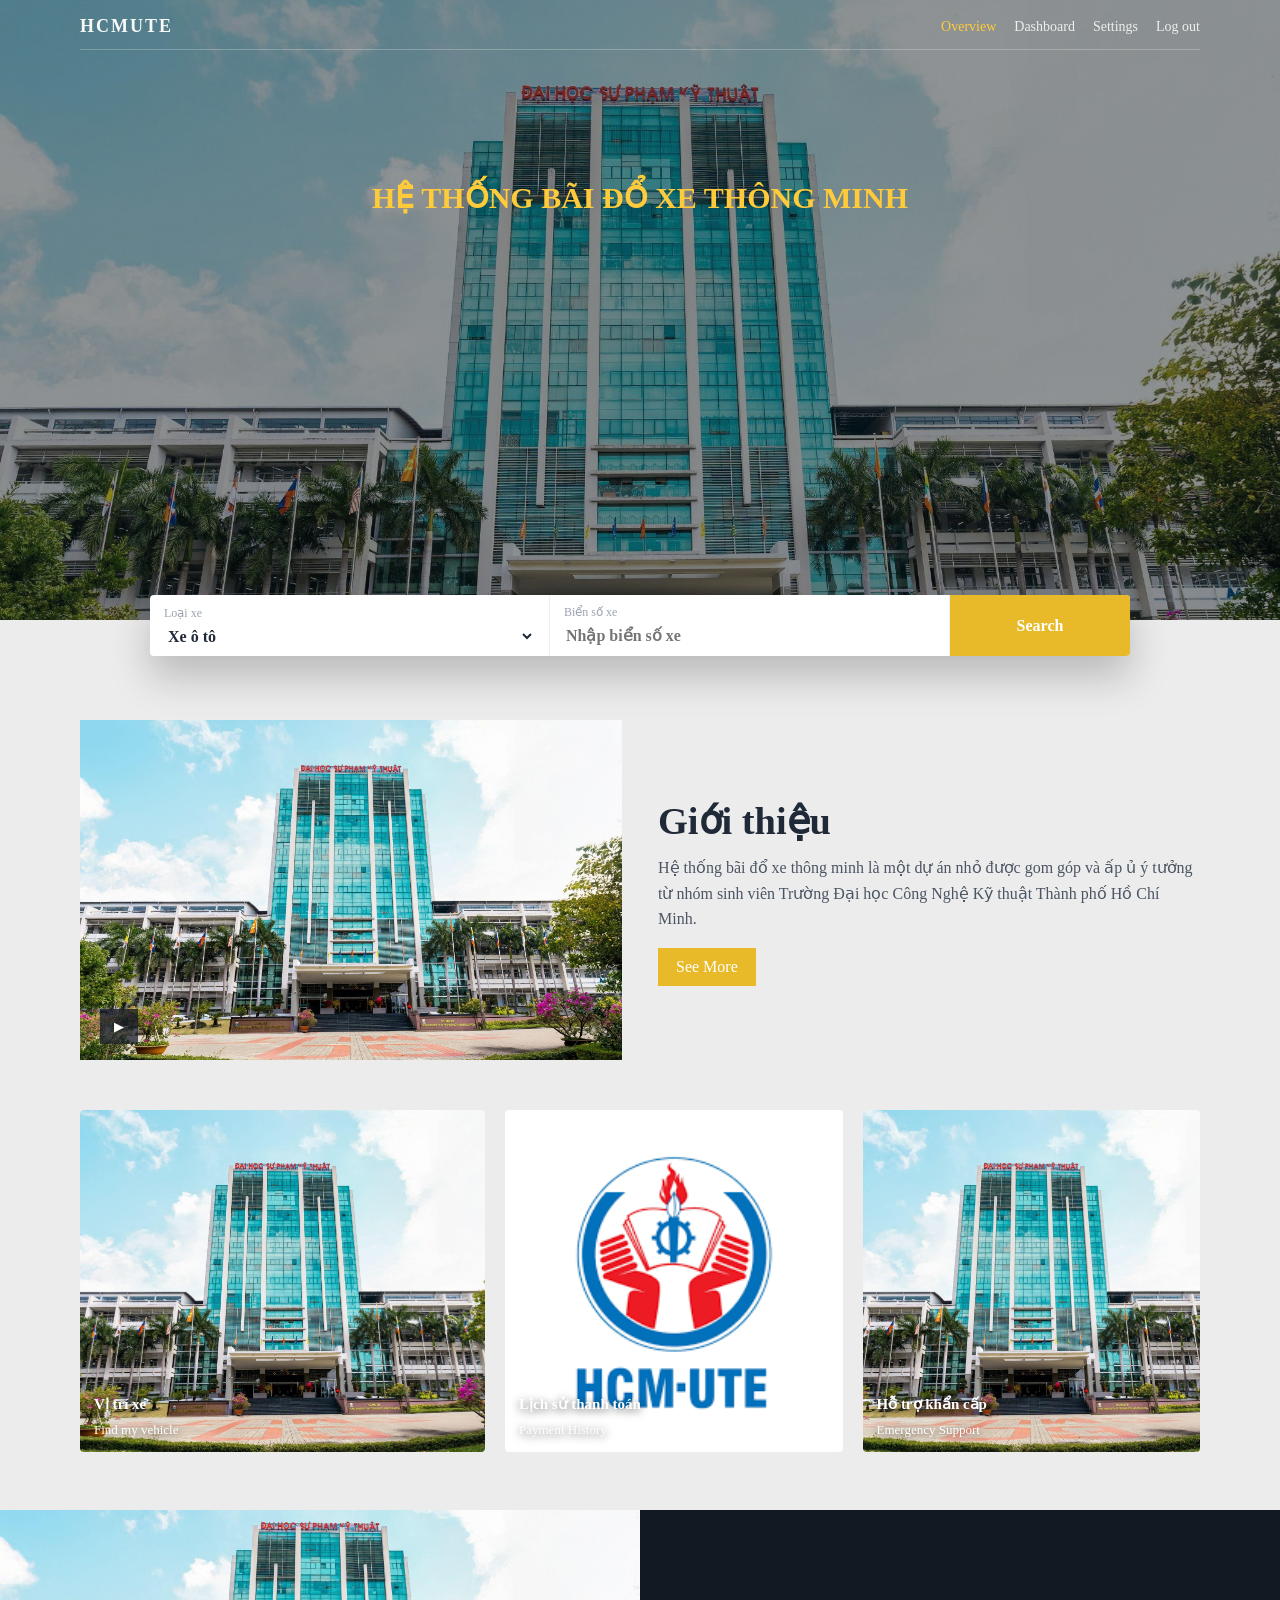
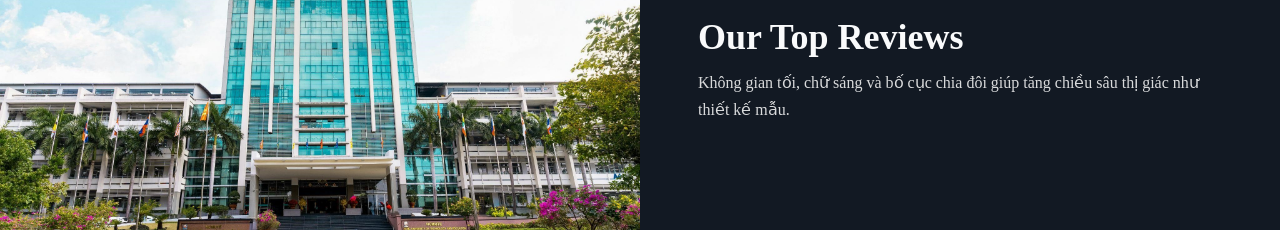
==== overview.html @ bb27dd50 "Initial website" ====
<!DOCTYPE html>
<html lang="vi">
<head>
  <meta charset="UTF-8" />
  <meta name="viewport" content="width=device-width, initial-scale=1.0" />
  <title>Overview</title>
  <link rel="stylesheet" href="overview.css" />
</head>
<body>
  <section class="hero">
    <header class="hero-nav wrap">
      <div class="brand">HCMUTE</div>
      <nav>
        <a href="overview.html" class="active">Overview</a>
        <a href="dashboard.html">Dashboard</a>
        <a href="settings.html">Settings</a>
        <a href="loginpage.html">Log out</a>
      </nav>
    </header>

    <div class="hero-content wrap">
      <p class="tag">HỆ THỐNG BÃI ĐỔ XE THÔNG MINH</p>
    </div>

    <div class="booking-bar wrap">
      <div class="booking-item">
        <label for="vehicleType">Loại xe</label>
        <select id="vehicleType" class="booking-control">
          <option>Xe ô tô</option>
          <option>Xe máy</option>
          <option>Xe đạp</option>
        </select>
      </div>
      <div class="booking-item">
        <label for="plateNumber">Biển số xe</label>
        <input id="plateNumber" class="booking-control" type="text" placeholder="Nhập biển số xe" />
      </div>
      <button type="button">Search</button>
    </div>
  </section>

  <main>
    <section class="feature wrap">
      <div class="feature-media">
        <img src="tòa nhà trung tâm.jpg" alt="Feature" />
        <button type="button">▶</button>
      </div>
      <div class="feature-text">
        <h2>Giới thiệu </h2>
        <p>Hệ thống bãi đổ xe thông minh là một dự án nhỏ được gom góp và ấp ủ ý tưởng từ 
          nhóm sinh viên Trường Đại học Công Nghệ Kỹ thuật Thành phố Hồ Chí Minh.</p>
        <a href="dashboard.html">See More</a>
      </div>
    </section>

    <section class="gallery wrap">
      <article class="card-large">
        <img src="tòa nhà trung tâm.jpg" alt="Card 1" />
        <div><h3><a href="dashboard.html">Vị trí xe</a></h3><p>Find my vehicle</p></div>
      </article>
      <article class="card-small">
        <img src="logo hcmute.png" alt="Card 2" />
        <div><h3><a href="dashboard.html">Lịch sử thanh toán</a></h3><p>Payment History</p></div>
      </article>
      <article class="card-small">
        <img src="tòa nhà trung tâm.jpg" alt="Card 3" />
        <div><h3><a href="dashboard.html">Hỗ trợ khẩn cấp</a></h3><p>Emergency Support</p></div>
      </article>
    </section>

    <section class="reviews">
      <div class="review-image">
        <img src="tòa nhà trung tâm.jpg" alt="Reviews" />
      </div>
      <div class="review-text">
        <h2>Our Top Reviews</h2>
        <p>Không gian tối, chữ sáng và bố cục chia đôi giúp tăng chiều sâu thị giác như thiết kế mẫu.</p>
      </div>
    </section>
  </main>

  <script src="app.js"></script>
</body>
</html>
---- overview.css ----
* { box-sizing: border-box; }

body {
  margin: 0;
  font-family: "Times New Roman", Times, serif;
  color: #f8f8f8;
  background: #ececec;
}

.wrap {
  width: min(1120px, 92vw);
  margin: 0 auto;
}

.hero {
  position: relative;
  min-height: 620px;
  background: linear-gradient(rgba(6, 16, 20, 0.45), rgba(6, 16, 20, 0.45)), url("tòa nhà trung tâm.jpg") center 20%/cover no-repeat;
  padding-top: 16px;
}

.hero-nav {
  display: flex;
  justify-content: space-between;
  align-items: center;
  border-bottom: 1px solid rgba(255, 255, 255, 0.24);
  padding-bottom: 12px;
}

.brand {
  font-size: 18px;
  font-weight: 700;
  letter-spacing: 2px;
}

.hero-nav nav {
  display: flex;
  gap: 18px;
}

.hero-nav a {
  text-decoration: none;
  color: rgba(255, 255, 255, 0.85);
  font-size: 14px;
}

.hero-nav a.active,
.hero-nav a:hover {
  color: #ffcb3b;
}

.hero-content {
  margin-top: 130px;
  text-align: center;
}

.tag {
  margin: 0;
  color: #ffcb3b;
  font-size: 30px;
  font-weight: 700;
}

.desc {
  margin: 10px auto 0;
  color: rgba(255, 255, 255, 0.95);
  font-weight: 700;
}

.booking-bar {
  position: absolute;
  left: 50%;
  bottom: -36px;
  transform: translateX(-50%);
  display: grid;
  grid-template-columns: 1fr 1fr 180px;
  align-items: stretch;
  gap: 0;
  width: min(980px, 92vw);
  background: #fff;
  color: #1f2937;
  border-radius: 4px;
  padding: 0;
  box-shadow: 0 20px 40px rgba(0, 0, 0, 0.22);
  overflow: hidden;
}

.booking-item {
  min-height: 58px;
  padding: 10px 14px;
  border-right: 1px solid #eceff3;
  display: flex;
  flex-direction: column;
  justify-content: center;
}

.booking-item:last-of-type {
  border-right: 1px solid #eceff3;
}

.booking-item label {
  display: block;
  font-size: 12px;
  color: #9ca3af;
}

.booking-control {
  margin-top: 6px;
  width: 100%;
  border: none;
  outline: none;
  font-weight: 700;
  color: #1f2937;
  background: transparent;
  font-family: "Times New Roman", Times, serif;
  font-size: 16px;
}

.booking-bar button {
  border: none;
  background: #e8ba29;
  color: #fff;
  font-weight: 700;
  cursor: pointer;
  width: 100%;
  min-height: 58px;
  font-family: "Times New Roman", Times, serif;
  font-size: 16px;
}

main {
  padding: 100px 0 0;
  color: #111827;
}

.feature {
  display: grid;
  grid-template-columns: 1fr 1fr;
  gap: 36px;
  align-items: center;
}

.feature-media {
  position: relative;
}

.feature-media img {
  width: 100%;
  height: 340px;
  object-fit: cover;
}

.feature-media button {
  position: absolute;
  left: 20px;
  bottom: 20px;
  border: none;
  background: rgba(17, 24, 39, 0.72);
  color: #fff;
  padding: 10px 14px;
  cursor: pointer;
}

.feature-text h2 {
  margin: 0 0 12px;
  font-size: clamp(28px, 3vw, 40px);
  color: #1f2937;
}

.feature-text p {
  margin: 0 0 16px;
  color: #4b5563;
  line-height: 1.6;
}

.feature-text a {
  text-decoration: none;
  background: #e8ba29;
  color: #fff;
  padding: 10px 18px;
  display: inline-block;
}

.gallery {
  margin-top: 46px;
  display: grid;
  grid-template-columns: 1.2fr 1fr 1fr;
  gap: 20px;
}

.gallery article {
  position: relative;
  overflow: hidden;
  border-radius: 4px;
  min-height: 260px;
}

.gallery img {
  width: 100%;
  height: 100%;
  object-fit: cover;
}

.gallery article div {
  position: absolute;
  left: 14px;
  bottom: 14px;
  color: #fff;
  text-shadow: 0 2px 8px rgba(0, 0, 0, 0.65);
}

.gallery h3 {
  margin: 0;
}

.gallery h3 a {
  text-decoration: none;
  background: transparent;
  color: #fff;
  font-weight: 700;
  font-size: 80%;
  display: inline-block;
}

.gallery p {
  margin: 8px 0 0;
  font-size: 13px;
}

.reviews {
  margin-top: 58px;
  display: grid;
  grid-template-columns: 1fr 1fr;
}

.review-image img {
  width: 100%;
  height: 320px;
  object-fit: cover;
  display: block;
}

.review-text {
  background: #121923;
  color: #f9fafb;
  padding: 58px;
  display: grid;
  place-content: center;
}

.review-text h2 {
  margin: 0 0 12px;
  font-size: 36px;
}

.review-text p {
  margin: 0;
  color: rgba(255, 255, 255, 0.84);
  line-height: 1.65;
}

@media (max-width: 960px) {
  .booking-bar {
    position: static;
    transform: none;
    margin: 34px auto 0;
    grid-template-columns: 1fr;
  }

  main {
    padding-top: 42px;
  }

  .feature,
  .gallery,
  .reviews {
    grid-template-columns: 1fr;
  }

  .review-text {
    padding: 30px 20px;
  }
}
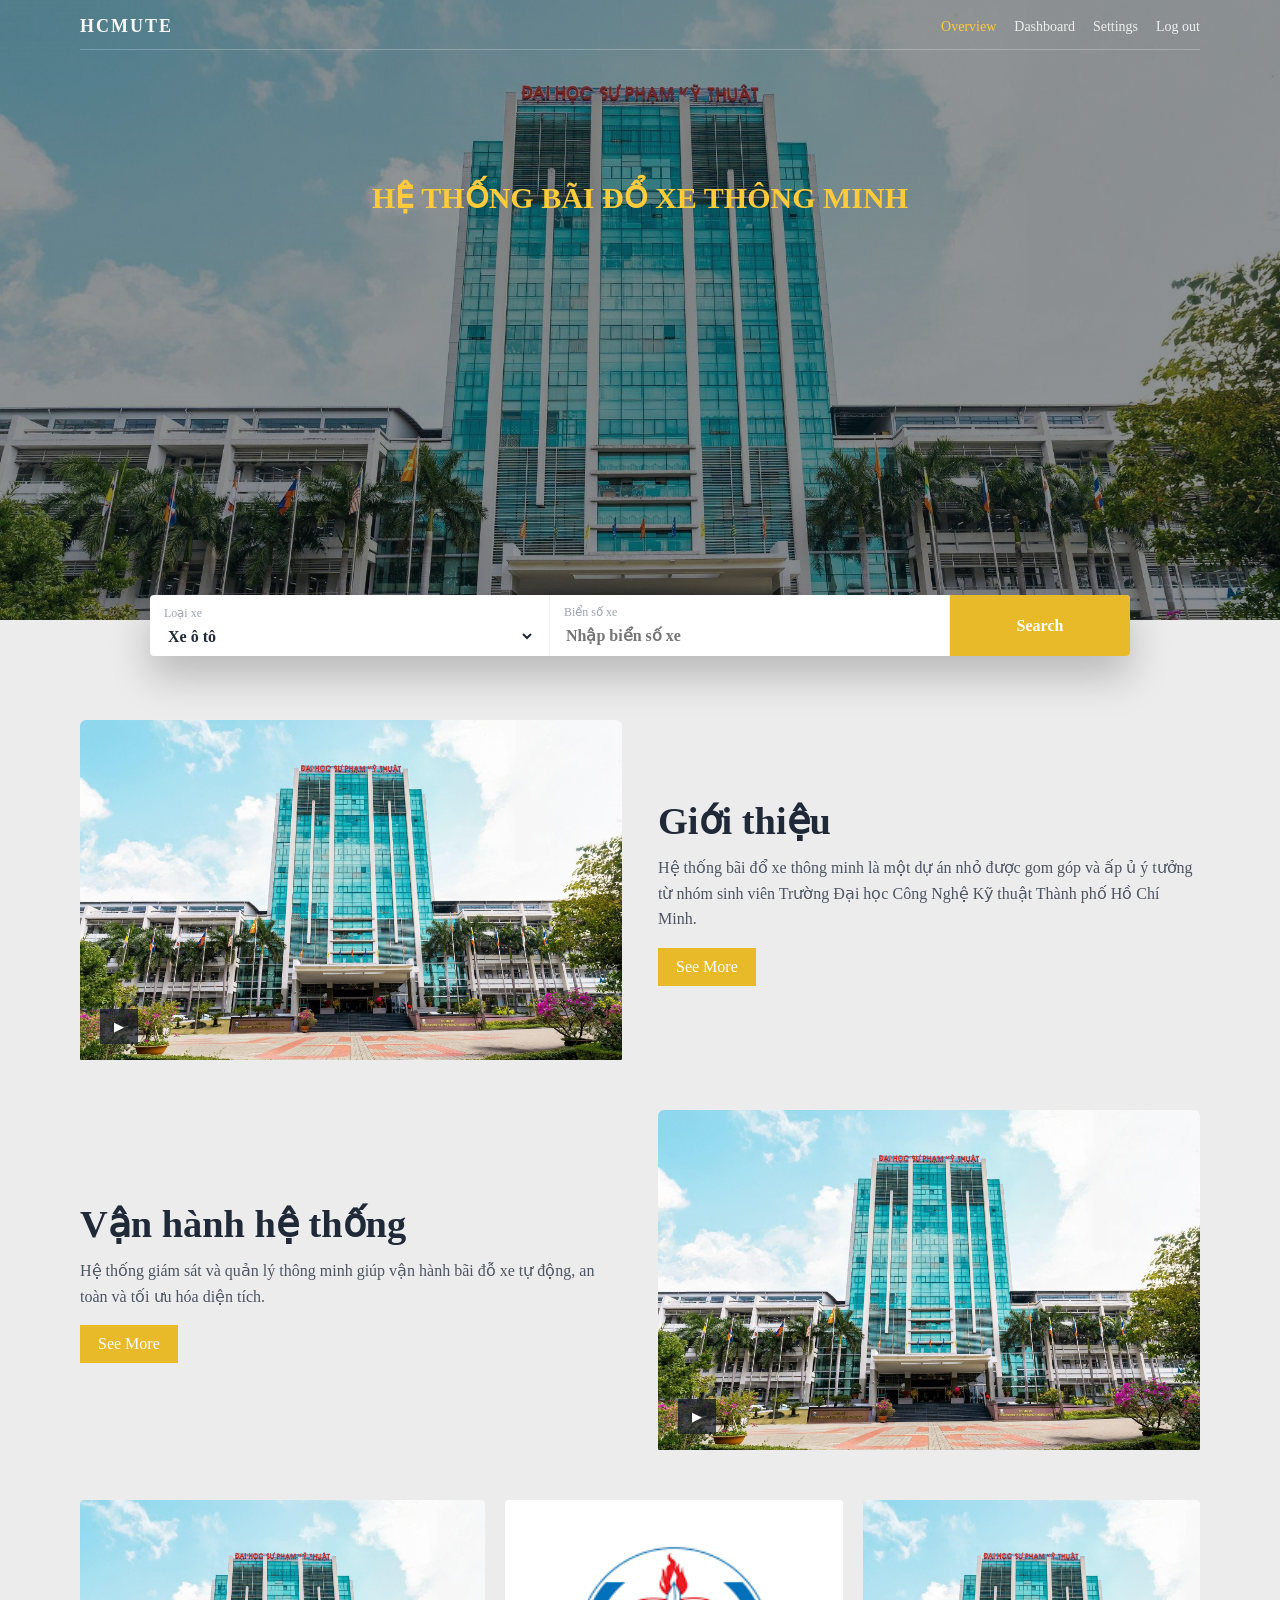
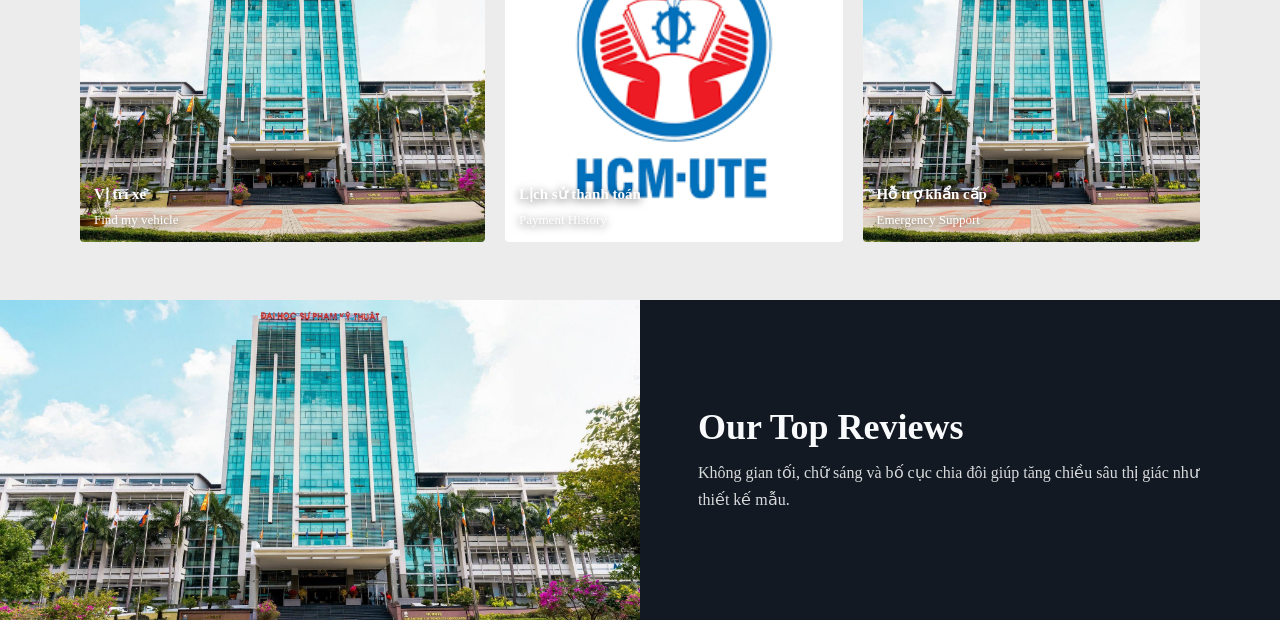
==== commit 8a8237ac: "Upload giao dien bai do xe" ====
--- a/overview.html
+++ b/overview.html
@@ -40,7 +40,7 @@
   </section>
 
   <main>
-    <section class="feature wrap">
+    <section class="feature wrap scroll-animate">
       <div class="feature-media">
         <img src="tòa nhà trung tâm.jpg" alt="Feature" />
         <button type="button">▶</button>
@@ -53,7 +53,19 @@
       </div>
     </section>
 
-    <section class="gallery wrap">
+    <section class="feature wrap scroll-animate" style="margin-top: 46px;">
+      <div class="feature-text">
+        <h2>Vận hành hệ thống</h2>
+        <p>Hệ thống giám sát và quản lý thông minh giúp vận hành bãi đỗ xe tự động, an toàn và tối ưu hóa diện tích.</p>
+        <a href="dashboard.html">See More</a>
+      </div>
+      <div class="feature-media">
+        <img src="tòa nhà trung tâm.jpg" alt="Vận hành hệ thống" />
+        <button type="button">▶</button>
+      </div>
+    </section>
+
+    <section class="gallery wrap scroll-animate">
       <article class="card-large">
         <img src="tòa nhà trung tâm.jpg" alt="Card 1" />
         <div><h3><a href="dashboard.html">Vị trí xe</a></h3><p>Find my vehicle</p></div>
@@ -68,7 +80,7 @@
       </article>
     </section>
 
-    <section class="reviews">
+    <section class="reviews scroll-animate">
       <div class="review-image">
         <img src="tòa nhà trung tâm.jpg" alt="Reviews" />
       </div>
--- a/overview.css
+++ b/overview.css
@@ -142,12 +142,100 @@
 
 .feature-media {
   position: relative;
+  overflow: hidden;
+  border-radius: 6px;
+  transition: transform 0.28s ease, box-shadow 0.28s ease;
 }
 
 .feature-media img {
   width: 100%;
   height: 340px;
   object-fit: cover;
+  transition: transform 0.35s ease;
+}
+
+.feature-media:hover {
+  transform: translateY(-4px);
+  box-shadow: 0 14px 28px rgba(15, 23, 42, 0.22);
+}
+
+.feature-media:hover img {
+  transform: scale(1.06);
+}
+
+.feature-media::after {
+  content: "";
+  position: absolute;
+  inset: 0;
+  background: rgba(17, 24, 39, 0);
+  transition: background 0.3s ease;
+  pointer-events: none;
+}
+
+.feature-media:hover::after {
+  background: rgba(17, 24, 39, 0.12);
+}
+
+.review-image {
+  overflow: hidden;
+}
+
+.review-image img {
+  width: 100%;
+  height: 320px;
+  object-fit: cover;
+  display: block;
+  transition: transform 0.35s ease;
+}
+
+.review-image:hover img {
+  transform: scale(1.05);
+}
+
+.gallery article {
+  position: relative;
+  overflow: hidden;
+  border-radius: 4px;
+  min-height: 260px;
+  transition: transform 0.28s ease, box-shadow 0.28s ease;
+}
+
+.gallery article:hover {
+  transform: translateY(-4px);
+  box-shadow: 0 14px 30px rgba(15, 23, 42, 0.24);
+}
+
+.gallery article::after {
+  content: "";
+  position: absolute;
+  inset: 0;
+  background: rgba(17, 24, 39, 0);
+  transition: background 0.3s ease;
+  pointer-events: none;
+}
+
+.gallery article:hover::after {
+  background: rgba(17, 24, 39, 0.14);
+}
+
+.gallery img {
+  width: 100%;
+  height: 100%;
+  object-fit: cover;
+  transition: transform 0.35s ease;
+}
+
+.gallery article:hover img {
+  transform: scale(1.06);
+}
+
+.gallery article div {
+  position: absolute;
+  left: 14px;
+  bottom: 14px;
+  color: #fff;
+  text-shadow: 0 2px 8px rgba(0, 0, 0, 0.65);
+  z-index: 1;
 }
 
 .feature-media button {
@@ -159,6 +247,7 @@
   color: #fff;
   padding: 10px 14px;
   cursor: pointer;
+  z-index: 1;
 }
 
 .feature-text h2 {
@@ -281,3 +370,147 @@
     padding: 30px 20px;
   }
 }
+
+.feature-media button {
+  position: absolute;
+  left: 20px;
+  bottom: 20px;
+  border: none;
+  background: rgba(17, 24, 39, 0.72);
+  color: #fff;
+  padding: 10px 14px;
+  cursor: pointer;
+}
+
+.feature-text h2 {
+  margin: 0 0 12px;
+  font-size: clamp(28px, 3vw, 40px);
+  color: #1f2937;
+}
+
+.feature-text p {
+  margin: 0 0 16px;
+  color: #4b5563;
+  line-height: 1.6;
+}
+
+.feature-text a {
+  text-decoration: none;
+  background: #e8ba29;
+  color: #fff;
+  padding: 10px 18px;
+  display: inline-block;
+}
+
+.gallery {
+  margin-top: 46px;
+  display: grid;
+  grid-template-columns: 1.2fr 1fr 1fr;
+  gap: 20px;
+}
+
+.gallery article {
+  position: relative;
+  overflow: hidden;
+  border-radius: 4px;
+  min-height: 260px;
+}
+
+.gallery img {
+  width: 100%;
+  height: 100%;
+  object-fit: cover;
+}
+
+.gallery article div {
+  position: absolute;
+  left: 14px;
+  bottom: 14px;
+  color: #fff;
+  text-shadow: 0 2px 8px rgba(0, 0, 0, 0.65);
+}
+
+.gallery h3 {
+  margin: 0;
+}
+
+.gallery h3 a {
+  text-decoration: none;
+  background: transparent;
+  color: #fff;
+  font-weight: 700;
+  font-size: 80%;
+  display: inline-block;
+}
+
+.gallery p {
+  margin: 8px 0 0;
+  font-size: 13px;
+}
+
+.reviews {
+  margin-top: 58px;
+  display: grid;
+  grid-template-columns: 1fr 1fr;
+}
+
+.review-image img {
+  width: 100%;
+  height: 320px;
+  object-fit: cover;
+  display: block;
+}
+
+.review-text {
+  background: #121923;
+  color: #f9fafb;
+  padding: 58px;
+  display: grid;
+  place-content: center;
+}
+
+.review-text h2 {
+  margin: 0 0 12px;
+  font-size: 36px;
+}
+
+.review-text p {
+  margin: 0;
+  color: rgba(255, 255, 255, 0.84);
+  line-height: 1.65;
+}
+
+@media (max-width: 960px) {
+  .booking-bar {
+    position: static;
+    transform: none;
+    margin: 34px auto 0;
+    grid-template-columns: 1fr;
+  }
+
+  main {
+    padding-top: 42px;
+  }
+
+  .feature,
+  .gallery,
+  .reviews {
+    grid-template-columns: 1fr;
+  }
+
+  .review-text {
+    padding: 30px 20px;
+  }
+}
+
+/* Scroll Animation */
+.scroll-animate {
+  opacity: 0;
+  transform: translateY(30px);
+  transition: opacity 0.6s ease-out, transform 0.6s ease-out;
+}
+
+.scroll-animate.show {
+  opacity: 1;
+  transform: translateY(0);
+}
